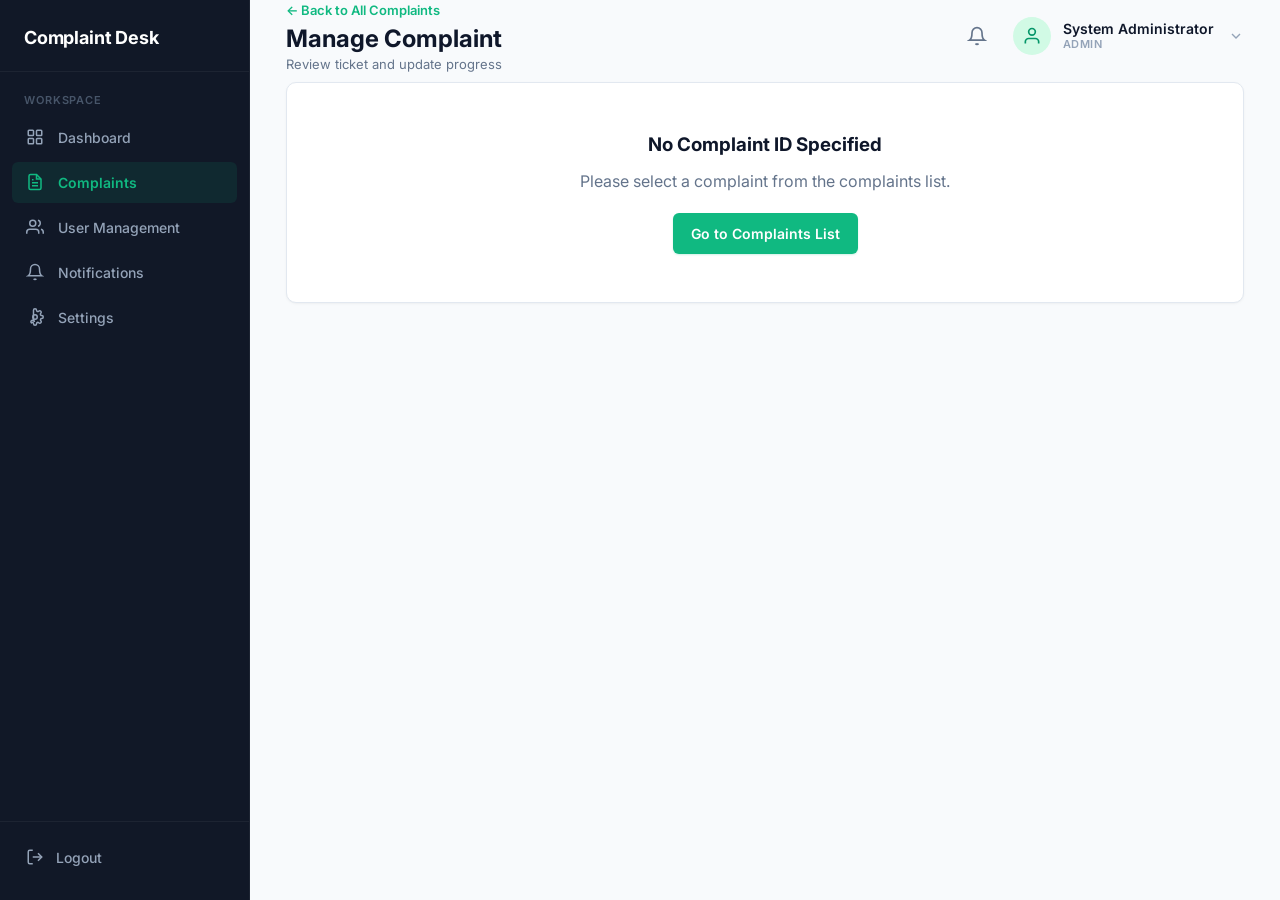
==== CollegeComplaintSystemJava/admin/complaint-details.html @ 44ad610e "feat: complete functional UI for College Complaint Management System" ====
<!DOCTYPE html>
<html lang="en">
<head>
  <meta charset="UTF-8">
  <meta name="viewport" content="width=device-width, initial-scale=1.0">
  <title>Manage Complaint - Complaint Desk Admin</title>
  <link rel="stylesheet" href="../css/style.css">
  <link rel="stylesheet" href="../css/dashboard.css">
</head>
<body>

  <div class="app-layout">
    <!-- Left Sidebar (Admin Navigation) -->
    <aside class="sidebar">
      <div class="sidebar-brand">
        <h2>Complaint Desk</h2>
      </div>

      <div class="sidebar-section-title">WORKSPACE</div>

      <nav class="sidebar-nav">
        <a href="dashboard.html" class="nav-item">
          <svg viewBox="0 0 24 24" fill="none" stroke="currentColor">
            <rect x="3" y="3" width="7" height="7" rx="1"></rect>
            <rect x="14" y="3" width="7" height="7" rx="1"></rect>
            <rect x="14" y="14" width="7" height="7" rx="1"></rect>
            <rect x="3" y="14" width="7" height="7" rx="1"></rect>
          </svg>
          <span>Dashboard</span>
        </a>

        <a href="complaints.html" class="nav-item active">
          <svg viewBox="0 0 24 24" fill="none" stroke="currentColor">
            <path d="M14 2H6a2 2 0 0 0-2 2v16a2 2 0 0 0 2 2h12a2 2 0 0 0 2-2V8z"></path>
            <polyline points="14 2 14 8 20 8"></polyline>
            <line x1="16" y1="13" x2="8" y2="13"></line>
            <line x1="16" y1="17" x2="8" y2="17"></line>
            <line x1="10" y1="9" x2="8" y2="9"></line>
          </svg>
          <span>Complaints</span>
        </a>

        <a href="users.html" class="nav-item">
          <svg viewBox="0 0 24 24" fill="none" stroke="currentColor">
            <path d="M17 21v-2a4 4 0 0 0-4-4H5a4 4 0 0 0-4 4v2"></path>
            <circle cx="9" cy="7" r="4"></circle>
            <path d="M23 21v-2a4 4 0 0 0-3-3.87"></path>
            <path d="M16 3.13a4 4 0 0 1 0 7.75"></path>
          </svg>
          <span>User Management</span>
        </a>

        <a href="notifications.html" class="nav-item">
          <svg viewBox="0 0 24 24" fill="none" stroke="currentColor">
            <path d="M18 8A6 6 0 0 0 6 8c0 7-3 9-3 9h18s-3-2-3-9"></path>
            <path d="M13.73 21a2 2 0 0 1-3.46 0"></path>
          </svg>
          <span>Notifications</span>
        </a>

        <a href="settings.html" class="nav-item">
          <svg viewBox="0 0 24 24" fill="none" stroke="currentColor">
            <circle cx="12" cy="12" r="3"></circle>
            <path d="M19.4 15a1.65 1.65 0 0 0 .33 1.82l.06.06a2 2 0 0 1 0 2.83 2 2 0 0 1-2.83 0l-.06-.06a1.65 1.65 0 0 0-1.82-.33 1.65 1.65 0 0 0-1 1.51V21a2 2 0 0 1-2 2 2 2 0 0 1-2-2v-.09A1.65 1.65 0 0 0 9 19.4a1.65 1.65 0 0 0-1.82.33l-.06.06a2 2 0 0 1 0-2.83 2 2 0 0 1 2.83 0l.06.06a1.65 1.65 0 0 0 1.82.33H9a1.65 1.65 0 0 0 1-1.51V3a2 2 0 0 1 2-2 2 2 0 0 1 2 2v.09a1.65 1.65 0 0 0 1 1.51 1.65 1.65 0 0 0 1.82-.33l.06-.06a2 2 0 0 1 2.83 0 2 2 0 0 1 0 2.83l-.06.06a1.65 1.65 0 0 0-.33 1.82V9a1.65 1.65 0 0 0 1.51 1H21a2 2 0 0 1 2 2 2 2 0 0 1-2 2h-.09a1.65 1.65 0 0 0-1.51 1z"></path>
          </svg>
          <span>Settings</span>
        </a>
      </nav>

      <div class="sidebar-footer">
        <button type="button" class="btn-logout" onclick="sessionStorage.clear(); window.location.href='../login.html';">
          <svg viewBox="0 0 24 24" width="18" height="18" fill="none" stroke="currentColor" stroke-width="2">
            <path d="M9 21H5a2 2 0 0 1-2-2V5a2 2 0 0 1 2-2h4"></path>
            <polyline points="16 17 21 12 16 7"></polyline>
            <line x1="21" y1="12" x2="9" y2="12"></line>
          </svg>
          <span>Logout</span>
        </button>
      </div>
    </aside>

    <!-- Main Content Wrapper -->
    <div class="main-wrapper">
      <!-- Top Navigation Header -->
      <header class="top-header">
        <div class="header-title-block">
          <a href="complaints.html" style="font-size:13px; color:var(--color-primary); font-weight:600; display:inline-flex; align-items:center; gap:4px; margin-bottom:4px;">
            &larr; Back to All Complaints
          </a>
          <h1 id="adminHeaderTitle">Manage Complaint</h1>
          <p id="adminHeaderSubtitle">Review ticket and update progress</p>
        </div>

        <div class="header-actions">
          <button class="notification-bell-btn" title="Notifications" onclick="window.location.href='notifications.html';">
            <svg viewBox="0 0 24 24" width="20" height="20" fill="none" stroke="currentColor" stroke-width="2">
              <path d="M18 8A6 6 0 0 0 6 8c0 7-3 9-3 9h18s-3-2-3-9"></path>
              <path d="M13.73 21a2 2 0 0 1-3.46 0"></path>
            </svg>
          </button>

          <div class="user-profile-capsule" title="Admin Profile" onclick="window.location.href='settings.html';" style="cursor: pointer;">
            <div class="avatar-circle">
              <svg viewBox="0 0 24 24" width="20" height="20" fill="none" stroke="currentColor" stroke-width="2">
                <path d="M20 21v-2a4 4 0 0 0-4-4H8a4 4 0 0 0-4 4v2"></path>
                <circle cx="12" cy="7" r="4"></circle>
              </svg>
            </div>
            <div class="user-info">
              <span class="user-name">System Administrator</span>
              <span class="user-role">ADMIN</span>
            </div>
            <svg class="chevron-icon" viewBox="0 0 24 24" width="16" height="16" fill="none" stroke="currentColor" stroke-width="2">
              <polyline points="6 9 12 15 18 9"></polyline>
            </svg>
          </div>
        </div>
      </header>

      <!-- Page Content Area -->
      <main class="page-content" id="adminDetailsMain">
        <!-- Live Alert Banner -->
        <div id="adminActionAlert" class="alert-banner alert-success" style="display: none;">
          <svg viewBox="0 0 24 24" width="20" height="20" fill="none" stroke="currentColor" stroke-width="2">
            <path d="M22 11.08V12a10 10 0 1 1-5.93-9.14"></path>
            <polyline points="22 4 12 14.01 9 11.01"></polyline>
          </svg>
          <span id="adminActionAlertText" style="flex:1;">Action completed successfully.</span>
        </div>

        <div class="details-layout-grid">
          <!-- Left Column (Complaint Information & Timeline) -->
          <div style="display:flex; flex-direction:column; gap:24px;">
            <!-- Complaint Overview Card -->
            <section class="section-card">
              <div style="display:flex; justify-content:space-between; align-items:flex-start; margin-bottom:20px; flex-wrap:wrap; gap:12px;">
                <div>
                  <span class="complaint-id-tag" id="adminFieldId" style="font-size:14px;">CMP-00000</span>
                  <h2 id="adminFieldTitle" style="font-size:20px; margin-top:4px;">Complaint Title</h2>
                </div>
                <div style="display:flex; gap:8px; align-items:center;">
                  <span id="adminFieldPriorityBadge" class="badge-priority priority-medium">Medium</span>
                  <span id="adminFieldStatusBadge" class="status-badge badge-submitted">SUBMITTED</span>
                </div>
              </div>

              <div class="form-grid-2" style="border-top:1px solid #f1f5f9; padding-top:18px;">
                <div class="detail-field-group">
                  <div class="detail-label">Submitting Student</div>
                  <div class="detail-value" id="adminFieldStudentName">-</div>
                </div>

                <div class="detail-field-group">
                  <div class="detail-label">Department</div>
                  <div class="detail-value" id="adminFieldStudentDept">-</div>
                </div>

                <div class="detail-field-group">
                  <div class="detail-label">Student Email</div>
                  <div class="detail-value" id="adminFieldStudentEmail">-</div>
                </div>

                <div class="detail-field-group">
                  <div class="detail-label">Category</div>
                  <div class="detail-value" id="adminFieldCategory">-</div>
                </div>

                <div class="detail-field-group">
                  <div class="detail-label">Location / Classroom</div>
                  <div class="detail-value" id="adminFieldLocation">-</div>
                </div>

                <div class="detail-field-group">
                  <div class="detail-label">Submission Date</div>
                  <div class="detail-value" id="adminFieldDate">-</div>
                </div>

                <div class="detail-field-group form-group-full">
                  <div class="detail-label">Grievance Description</div>
                  <div class="detail-value" id="adminFieldDescription" style="background:#f8fafc; padding:14px; border-radius:6px; border:1px solid #f1f5f9; font-size:14px; line-height:1.6; white-space:pre-wrap;">-</div>
                </div>
              </div>
            </section>

            <!-- Activity & Resolution Timeline -->
            <section class="section-card">
              <div class="section-card-header">
                <h2>Activity & Resolution Timeline</h2>
                <p style="font-size:12px; color:#64748b; margin-top:2px;">Complete chronological audit trail</p>
              </div>

              <div class="timeline-container" id="adminTimelineList">
                <!-- Dynamically populated from complaint.timeline -->
              </div>
            </section>
          </div>

          <!-- Right Column: Administrative Panel -->
          <div style="display:flex; flex-direction:column; gap:24px;">
            <!-- Status Update Panel -->
            <section class="section-card">
              <div class="section-card-header">
                <h2>Update Complaint Status</h2>
                <p style="font-size:12px; color:#64748b; margin-top:2px;">Advance ticket lifecycle & notify student</p>
              </div>

              <form id="adminStatusForm">
                <div class="form-group" style="margin-bottom:16px;">
                  <label style="display:block; font-size:12px; font-weight:600; color:#475569; text-transform:uppercase; margin-bottom:6px;">
                    Change Status
                  </label>
                  <select id="statusSelect" class="filter-select" style="width:100%;">
                    <option value="PENDING">Pending / Under Review</option>
                    <option value="IN PROGRESS">In Progress / Assigned</option>
                    <option value="RESOLVED">Resolved / Repaired</option>
                    <option value="CLOSED">Closed</option>
                    <option value="REJECTED">Rejected / Invalid</option>
                  </select>
                </div>

                <div class="form-group" style="margin-bottom:18px;">
                  <label style="display:block; font-size:12px; font-weight:600; color:#475569; text-transform:uppercase; margin-bottom:6px;">
                    Status Remark (Optional)
                  </label>
                  <input type="text" id="statusRemark" class="search-input" style="width:100%;" placeholder="e.g. Technician dispatched to inspect">
                </div>

                <button type="submit" class="btn-report-complaint" style="width:100%; justify-content:center; border:none; padding:12px; font-size:14px; font-weight:600;">
                  <svg viewBox="0 0 24 24" width="16" height="16" fill="none" stroke="currentColor" stroke-width="2.5">
                    <polyline points="20 6 9 17 4 12"></polyline>
                  </svg>
                  <span>Update Status</span>
                </button>
              </form>
            </section>

            <!-- Send Response / Feedback Panel -->
            <section class="section-card">
              <div class="section-card-header">
                <h2>Send Response to Student</h2>
                <p style="font-size:12px; color:#64748b; margin-top:2px;">Post official message to ticket timeline</p>
              </div>

              <form id="adminResponseForm">
                <div class="form-group" style="margin-bottom:18px;">
                  <textarea id="responseText" class="form-textarea" placeholder="Type official response or inquiry to student..." required></textarea>
                </div>

                <button type="submit" class="btn-report-complaint" style="width:100%; justify-content:center; border:none; padding:12px; font-size:14px; font-weight:600;">
                  <svg viewBox="0 0 24 24" width="16" height="16" fill="none" stroke="currentColor" stroke-width="2.5">
                    <line x1="22" y1="2" x2="11" y2="13"></line>
                    <polygon points="22 2 15 22 11 13 2 9 22 2"></polygon>
                  </svg>
                  <span>Send Response</span>
                </button>
              </form>
            </section>
          </div>
        </div>
      </main>
    </div>
  </div>

  <script src="../js/shared-data.js"></script>
  <script>
    document.addEventListener("DOMContentLoaded", function () {
      const urlParams = new URLSearchParams(window.location.search);
      const complaintId = urlParams.get("id");

      if (!complaintId) {
        document.getElementById("adminDetailsMain").innerHTML = `
          <div class="section-card" style="text-align:center; padding:48px 24px;">
            <h3>No Complaint ID Specified</h3>
            <p style="color:#64748b; margin:10px 0 20px;">Please select a complaint from the complaints list.</p>
            <a href="complaints.html" class="btn-report-complaint" style="display:inline-flex;">Go to Complaints List</a>
          </div>
        `;
        return;
      }

      function loadComplaintData() {
        const complaint = ComplaintStore.getComplaintById(complaintId);
        if (!complaint) {
          document.getElementById("adminDetailsMain").innerHTML = `
            <div class="section-card" style="text-align:center; padding:48px 24px;">
              <h3>Complaint Not Found</h3>
              <p style="color:#64748b; margin:10px 0 20px;">Could not find ticket ID <strong>${complaintId}</strong>.</p>
              <a href="complaints.html" class="btn-report-complaint" style="display:inline-flex;">Back to Complaints</a>
            </div>
          `;
          return null;
        }

        // Header info
        document.getElementById("adminHeaderTitle").textContent = complaint.title;
        document.getElementById("adminHeaderSubtitle").textContent = `Managing ${complaint.id} • ${complaint.studentName}`;

        // Overview fields
        document.getElementById("adminFieldId").textContent = complaint.id;
        document.getElementById("adminFieldTitle").textContent = complaint.title;
        document.getElementById("adminFieldStudentName").textContent = complaint.studentName || "Om Sharma";
        document.getElementById("adminFieldStudentDept").textContent = complaint.studentDept || "Computer Science";
        document.getElementById("adminFieldStudentEmail").textContent = complaint.submittedBy;
        document.getElementById("adminFieldCategory").textContent = complaint.category;
        document.getElementById("adminFieldLocation").textContent = complaint.location || "Campus Premises";
        document.getElementById("adminFieldDate").textContent = complaint.submittedAt;
        document.getElementById("adminFieldDescription").textContent = complaint.description;

        // Status badge
        const statusBadge = document.getElementById("adminFieldStatusBadge");
        statusBadge.textContent = complaint.status;
        if (complaint.status === "RESOLVED" || complaint.status === "CLOSED") {
          statusBadge.className = "status-badge badge-closed";
        } else if (complaint.status === "IN PROGRESS" || complaint.status === "IN_PROGRESS") {
          statusBadge.className = "status-badge badge-in-progress";
        } else {
          statusBadge.className = "status-badge badge-submitted";
        }

        // Priority badge
        const prioBadge = document.getElementById("adminFieldPriorityBadge");
        prioBadge.textContent = complaint.priority;
        const pLower = (complaint.priority || "").toLowerCase();
        if (pLower === "low") prioBadge.className = "badge-priority priority-low";
        else if (pLower === "high") prioBadge.className = "badge-priority priority-high";
        else if (pLower === "urgent") prioBadge.className = "badge-priority priority-urgent";
        else prioBadge.className = "badge-priority priority-medium";

        // Current select value
        const select = document.getElementById("statusSelect");
        if (select) {
          const matchedOption = Array.from(select.options).find(o => o.value === complaint.status);
          if (matchedOption) select.value = complaint.status;
        }

        // Render Timeline
        const timelineEl = document.getElementById("adminTimelineList");
        timelineEl.innerHTML = "";
        (complaint.timeline || []).forEach(item => {
          let markerColor = "orange";
          if (item.status === "RESOLVED" || item.status === "CLOSED") markerColor = "green";
          else if (item.status === "IN PROGRESS" || item.status === "IN_PROGRESS") markerColor = "purple";

          const div = document.createElement("div");
          div.className = "timeline-item";
          div.innerHTML = `
            <div class="timeline-marker ${markerColor}"></div>
            <div class="timeline-header">
              <span class="timeline-title">${item.action}</span>
              <span class="timeline-meta">${item.time}</span>
            </div>
            <div style="font-size:12px; color:#64748b; margin-bottom:4px;">By: <strong>${item.by}</strong></div>
            ${item.note ? `<div class="timeline-body">${item.note}</div>` : ""}
          `;
          timelineEl.appendChild(div);
        });

        return complaint;
      }

      loadComplaintData();

      // Show toast banner
      function showSuccessAlert(text) {
        const alertEl = document.getElementById("adminActionAlert");
        document.getElementById("adminActionAlertText").textContent = text;
        alertEl.style.display = "flex";
        setTimeout(() => {
          alertEl.style.display = "none";
        }, 4000);
      }

      // Handle Status Update
      document.getElementById("adminStatusForm").addEventListener("submit", function (e) {
        e.preventDefault();
        const newStatus = document.getElementById("statusSelect").value;
        const remark = document.getElementById("statusRemark").value.trim();

        ComplaintStore.updateComplaintStatus(complaintId, newStatus, remark);
        document.getElementById("statusRemark").value = "";
        loadComplaintData();
        showSuccessAlert(`Complaint status updated to ${newStatus}. Student notified.`);
      });

      // Handle Response
      document.getElementById("adminResponseForm").addEventListener("submit", function (e) {
        e.preventDefault();
        const responseText = document.getElementById("responseText").value.trim();
        if (!responseText) return;

        ComplaintStore.addAdminResponse(complaintId, responseText);
        document.getElementById("responseText").value = "";
        loadComplaintData();
        showSuccessAlert("Response message posted to complaint timeline and student notified.");
      });
    });
  </script>
</body>
</html>
---- CollegeComplaintSystemJava/css/style.css ----
@import url('https://fonts.googleapis.com/css2?family=Inter:wght@400;500;600;700&display=swap');

/* ==========================================================================
   College Complaint Management System - Core Style Tokens & Base Styles
   ========================================================================== */

:root {
  /* Brand & Layout Palette */
  --color-sidebar-bg: #111827;       /* Dark navy sidebar */
  --color-sidebar-hover: #1f2937;
  --color-sidebar-text: #94a3b8;    /* Muted slate text */
  --color-sidebar-text-active: #ffffff;
  
  --color-bg-canvas: #f8fafc;       /* Light gray canvas background */
  --color-card-bg: #ffffff;         /* Clean white card */
  --color-border: #e2e8f0;          /* Subtle card & input border */
  --color-border-light: #f1f5f9;
  
  /* Text Colors */
  --color-text-main: #0f172a;       /* Dark charcoal headings/titles */
  --color-text-muted: #64748b;      /* Slate secondary text */
  --color-text-light: #94a3b8;      /* Captions and labels */
  
  /* Accent & Action Colors */
  --color-primary: #10b981;         /* Emerald green primary accent */
  --color-primary-hover: #059669;   /* Darker green hover state */
  --color-primary-light: #d1fae5;   /* Light green for badges/avatars */
  
  /* Stat Card Accent Colors (matching screenshots) */
  --color-stat-total: #3b82f6;      /* Blue accent */
  --color-stat-pending: #f97316;    /* Orange accent */
  --color-stat-progress: #8b5cf6;   /* Purple accent */
  --color-stat-resolved: #10b981;   /* Emerald green accent */

  /* Status Badge Colors */
  --badge-submitted-bg: #ffedd5;
  --badge-submitted-text: #ea580c;
  --badge-progress-bg: #ede9fe;
  --badge-progress-text: #7c3aed;
  --badge-resolved-bg: #dcfce7;
  --badge-resolved-text: #16a34a;
  --badge-rejected-bg: #fee2e2;
  --badge-rejected-text: #dc2626;

  /* Typography */
  --font-sans: 'Inter', -apple-system, BlinkMacSystemFont, 'Segoe UI', Roboto, Helvetica, Arial, sans-serif;
  
  /* Shadows & Radius */
  --radius-sm: 6px;
  --radius-md: 10px;
  --radius-lg: 14px;
  --shadow-sm: 0 1px 2px 0 rgba(0, 0, 0, 0.05);
  --shadow-card: 0 1px 3px 0 rgba(0, 0, 0, 0.04), 0 1px 2px -1px rgba(0, 0, 0, 0.04);
  --shadow-hover: 0 4px 6px -1px rgba(0, 0, 0, 0.07), 0 2px 4px -2px rgba(0, 0, 0, 0.07);
}

/* Base Reset */
*, *::before, *::after {
  box-sizing: border-box;
  margin: 0;
  padding: 0;
}

body {
  font-family: var(--font-sans);
  background-color: var(--color-bg-canvas);
  color: var(--color-text-main);
  line-height: 1.5;
  -webkit-font-smoothing: antialiased;
}

a {
  color: inherit;
  text-decoration: none;
}

button {
  font-family: inherit;
  cursor: pointer;
  border: none;
  outline: none;
}

input, select, textarea {
  font-family: inherit;
  font-size: 14px;
}

/* --------------------------------------------------------------------------
   Universal & Action Buttons
   -------------------------------------------------------------------------- */
.btn {
  display: inline-flex;
  align-items: center;
  justify-content: center;
  gap: 8px;
  font-family: var(--font-sans);
  font-size: 14px;
  font-weight: 600;
  height: 44px;
  padding: 0 20px;
  border-radius: var(--radius-sm);
  border: 1px solid transparent;
  cursor: pointer;
  transition: all 0.2s cubic-bezier(0.16, 1, 0.3, 1);
  line-height: 1;
  text-decoration: none;
  user-select: none;
  letter-spacing: 0.015em;
  -webkit-font-smoothing: antialiased;
}

.btn:active {
  transform: translateY(0) scale(0.985);
}

.btn svg {
  flex-shrink: 0;
  transition: transform 0.2s ease;
}

/* Green Primary Button (e.g. Update Status, Submit Complaint) */
.btn-primary {
  background: linear-gradient(180deg, #10b981 0%, #059669 100%);
  color: #ffffff;
  border: 1px solid #059669;
  box-shadow: 0 1px 3px rgba(16, 185, 129, 0.25), 0 1px 2px rgba(0, 0, 0, 0.05), inset 0 1px 0 rgba(255, 255, 255, 0.22);
}

.btn-primary:hover {
  background: linear-gradient(180deg, #059669 0%, #047857 100%);
  border-color: #047857;
  box-shadow: 0 4px 14px rgba(16, 185, 129, 0.38), 0 2px 4px rgba(0, 0, 0, 0.08), inset 0 1px 0 rgba(255, 255, 255, 0.25);
  transform: translateY(-1px);
}

.btn-primary:active {
  transform: translateY(0) scale(0.985);
  box-shadow: 0 1px 2px rgba(16, 185, 129, 0.2), inset 0 2px 4px rgba(0, 0, 0, 0.15);
}

.btn-primary:hover svg {
  transform: scale(1.15);
}

/* Blue Action Button (e.g. Send Response) */
.btn-blue {
  background: linear-gradient(180deg, #3b82f6 0%, #2563eb 100%);
  color: #ffffff;
  border: 1px solid #1d4ed8;
  box-shadow: 0 1px 3px rgba(37, 99, 235, 0.25), 0 1px 2px rgba(0, 0, 0, 0.05), inset 0 1px 0 rgba(255, 255, 255, 0.22);
}

.btn-blue:hover {
  background: linear-gradient(180deg, #2563eb 0%, #1d4ed8 100%);
  border-color: #1e40af;
  box-shadow: 0 4px 14px rgba(37, 99, 235, 0.38), 0 2px 4px rgba(0, 0, 0, 0.08), inset 0 1px 0 rgba(255, 255, 255, 0.25);
  transform: translateY(-1px);
}

.btn-blue:active {
  transform: translateY(0) scale(0.985);
  box-shadow: 0 1px 2px rgba(37, 99, 235, 0.2), inset 0 2px 4px rgba(0, 0, 0, 0.15);
}

.btn-blue:hover svg {
  transform: translateX(3px) scale(1.1);
}

.btn-block {
  width: 100%;
}
---- CollegeComplaintSystemJava/css/dashboard.css ----
/* ==========================================================================
   Dashboard Styles - College Complaint Management System
   Matches original layout: Navy Sidebar, Top Header, Stat Cards, Activity List
   ========================================================================== */

/* Layout Shell */
.app-layout {
  display: flex;
  min-height: 100vh;
  background-color: var(--color-bg-canvas);
}

/* --------------------------------------------------------------------------
   Sidebar
   -------------------------------------------------------------------------- */
.sidebar {
  width: 250px;
  background-color: var(--color-sidebar-bg);
  display: flex;
  flex-direction: column;
  position: fixed;
  top: 0;
  bottom: 0;
  left: 0;
  z-index: 50;
  border-right: 1px solid rgba(255, 255, 255, 0.05);
}

.sidebar-brand {
  padding: 24px 24px 20px;
  display: flex;
  align-items: center;
  border-bottom: 1px solid rgba(255, 255, 255, 0.05);
}

.sidebar-brand h2 {
  color: #ffffff;
  font-size: 18px;
  font-weight: 700;
  letter-spacing: -0.01em;
}

.sidebar-section-title {
  padding: 20px 24px 8px;
  font-size: 11px;
  font-weight: 600;
  letter-spacing: 0.08em;
  text-transform: uppercase;
  color: #475569;
}

.sidebar-nav {
  display: flex;
  flex-direction: column;
  gap: 4px;
  padding: 0 12px;
  flex: 1;
}

.nav-item {
  display: flex;
  align-items: center;
  gap: 14px;
  padding: 10px 14px;
  border-radius: var(--radius-sm);
  color: var(--color-sidebar-text);
  font-size: 14px;
  font-weight: 500;
  transition: all 0.15s ease;
  text-decoration: none;
}

.nav-item:hover {
  background-color: var(--color-sidebar-hover);
  color: #e2e8f0;
}

.nav-item.active {
  background-color: rgba(16, 185, 129, 0.1);
  color: var(--color-primary);
  font-weight: 600;
}

.nav-item svg {
  width: 18px;
  height: 18px;
  stroke-width: 2;
  flex-shrink: 0;
}

.nav-item.active svg {
  stroke: var(--color-primary);
}

.sidebar-footer {
  padding: 16px 12px 24px;
  border-top: 1px solid rgba(255, 255, 255, 0.05);
}

.btn-logout {
  display: flex;
  align-items: center;
  gap: 12px;
  width: 100%;
  padding: 10px 14px;
  border-radius: var(--radius-sm);
  color: var(--color-sidebar-text);
  font-size: 14px;
  font-weight: 500;
  background: transparent;
  transition: all 0.15s ease;
  text-align: left;
}

.btn-logout:hover {
  background-color: var(--color-sidebar-hover);
  color: #ef4444;
}

/* --------------------------------------------------------------------------
   Main Content Area
   -------------------------------------------------------------------------- */
.main-wrapper {
  margin-left: 250px;
  flex: 1;
  display: flex;
  flex-direction: column;
  min-height: 100vh;
}

/* Top Navigation Bar */
.top-header {
  height: 72px;
  background-color: transparent;
  padding: 0 36px;
  display: flex;
  align-items: center;
  justify-content: space-between;
}

.header-title-block h1 {
  font-size: 24px;
  font-weight: 700;
  color: var(--color-text-main);
  line-height: 1.2;
}

.header-title-block p {
  font-size: 13px;
  color: var(--color-text-muted);
  margin-top: 2px;
}

.header-actions {
  display: flex;
  align-items: center;
  gap: 20px;
}

/* Notification Bell Icon */
.notification-bell-btn {
  position: relative;
  background: transparent;
  border: none;
  color: #64748b;
  display: flex;
  align-items: center;
  justify-content: center;
  padding: 6px;
  border-radius: 50%;
  cursor: pointer;
  transition: color 0.15s ease;
}

.notification-bell-btn:hover {
  color: #0f172a;
}

.notification-badge {
  position: absolute;
  top: 2px;
  right: 2px;
  background-color: #ef4444;
  color: #ffffff;
  font-size: 10px;
  font-weight: 700;
  min-width: 16px;
  height: 16px;
  border-radius: 9999px;
  display: flex;
  align-items: center;
  justify-content: center;
  padding: 0 4px;
}

/* User Profile Capsule */
.user-profile-capsule {
  display: flex;
  align-items: center;
  gap: 12px;
  background-color: transparent;
  cursor: pointer;
}

.avatar-circle {
  width: 38px;
  height: 38px;
  border-radius: 50%;
  background-color: #d1fae5;
  color: #059669;
  display: flex;
  align-items: center;
  justify-content: center;
}

.user-info {
  display: flex;
  flex-direction: column;
  line-height: 1.2;
}

.user-name {
  font-size: 14px;
  font-weight: 600;
  color: var(--color-text-main);
}

.user-role {
  font-size: 11px;
  font-weight: 600;
  color: var(--color-text-light);
  letter-spacing: 0.04em;
}

.chevron-icon {
  color: #94a3b8;
  margin-left: 2px;
}

/* --------------------------------------------------------------------------
   Page Content Container
   -------------------------------------------------------------------------- */
.page-content {
  padding: 10px 36px 40px;
  display: flex;
  flex-direction: column;
  gap: 24px;
}

/* Top Action Row (Report Complaint Button) */
.action-banner-row {
  display: flex;
  justify-content: flex-end;
  align-items: center;
}

.btn-report-complaint {
  background-color: var(--color-primary);
  color: #ffffff;
  padding: 10px 18px;
  border-radius: var(--radius-sm);
  font-size: 14px;
  font-weight: 600;
  display: inline-flex;
  align-items: center;
  gap: 8px;
  cursor: pointer;
  transition: background-color 0.15s ease, transform 0.05s ease;
  box-shadow: 0 1px 2px rgba(16, 185, 129, 0.2);
  text-decoration: none;
}

.btn-report-complaint:hover {
  background-color: var(--color-primary-hover);
}

.btn-report-complaint:active {
  transform: scale(0.99);
}

/* --------------------------------------------------------------------------
   Statistic Cards (4 Columns)
   -------------------------------------------------------------------------- */
.stats-grid {
  display: grid;
  grid-template-columns: repeat(4, 1fr);
  gap: 20px;
}

.stat-card {
  background-color: var(--color-card-bg);
  border: 1px solid var(--color-border);
  border-radius: var(--radius-md);
  padding: 20px 22px;
  box-shadow: var(--shadow-card);
  position: relative;
  overflow: hidden;
}

/* Top accent borders */
.stat-card::before {
  content: '';
  position: absolute;
  top: 0;
  left: 0;
  right: 0;
  height: 4px;
}

.stat-card.card-total::before { background-color: var(--color-stat-total); }
.stat-card.card-pending::before { background-color: var(--color-stat-pending); }
.stat-card.card-progress::before { background-color: var(--color-stat-progress); }
.stat-card.card-resolved::before { background-color: var(--color-stat-resolved); }

.stat-card-title {
  font-size: 11px;
  font-weight: 600;
  letter-spacing: 0.06em;
  text-transform: uppercase;
  color: var(--color-text-muted);
}

.stat-card-value {
  font-size: 32px;
  font-weight: 700;
  color: var(--color-text-main);
  margin: 12px 0 6px;
  line-height: 1;
}

.stat-card-desc {
  font-size: 13px;
  color: var(--color-text-muted);
}

/* --------------------------------------------------------------------------
   Recent Activity Section
   -------------------------------------------------------------------------- */
.section-card {
  background-color: var(--color-card-bg);
  border: 1px solid var(--color-border);
  border-radius: var(--radius-md);
  padding: 24px;
  box-shadow: var(--shadow-card);
}

.section-card-header {
  margin-bottom: 20px;
}

.section-card-header h2 {
  font-size: 16px;
  font-weight: 600;
  color: var(--color-text-main);
}

.activity-list {
  display: flex;
  flex-direction: column;
  gap: 14px;
}

.activity-item {
  border: 1px solid #f1f5f9;
  border-radius: var(--radius-sm);
  padding: 16px 20px;
  display: flex;
  align-items: center;
  justify-content: space-between;
  background-color: #ffffff;
  transition: border-color 0.15s ease, box-shadow 0.15s ease;
}

.activity-item:hover {
  border-color: #e2e8f0;
  box-shadow: var(--shadow-sm);
}

.activity-info h3 {
  font-size: 15px;
  font-weight: 600;
  color: var(--color-text-main);
  margin-bottom: 4px;
}

.activity-meta {
  font-size: 12px;
  color: var(--color-text-light);
  display: flex;
  align-items: center;
  gap: 6px;
}

/* --------------------------------------------------------------------------
   Status Pill Badges (Matching Screenshot)
   -------------------------------------------------------------------------- */
.status-badge {
  font-size: 11px;
  font-weight: 700;
  letter-spacing: 0.05em;
  text-transform: uppercase;
  padding: 4px 12px;
  border-radius: 9999px;
  display: inline-flex;
  align-items: center;
  justify-content: center;
}

.badge-submitted,
.badge-pending {
  background-color: var(--badge-submitted-bg);
  color: var(--badge-submitted-text);
}

.badge-in-progress {
  background-color: var(--badge-progress-bg);
  color: var(--badge-progress-text);
}

.badge-resolved,
.badge-closed {
  background-color: #fff7ed;
  color: #c2410c;
}

/* Responsive adjustments */
@media (max-width: 1024px) {
  .stats-grid {
    grid-template-columns: repeat(2, 1fr);
  }
}

@media (max-width: 768px) {
  .sidebar {
    width: 70px;
  }
  .sidebar-brand h2,
  .sidebar-section-title,
  .nav-item span,
  .btn-logout span {
    display: none;
  }
  .main-wrapper {
    margin-left: 70px;
  }
  .stats-grid {
    grid-template-columns: 1fr;
  }
}

/* --------------------------------------------------------------------------
   Data Tables (Complaints & User Management)
   -------------------------------------------------------------------------- */
.data-table-container {
  overflow-x: auto;
  border-radius: var(--radius-sm);
  border: 1px solid #f1f5f9;
}

.data-table {
  width: 100%;
  border-collapse: collapse;
  text-align: left;
}

.data-table th {
  background-color: #f8fafc;
  font-size: 11px;
  font-weight: 600;
  letter-spacing: 0.05em;
  text-transform: uppercase;
  color: var(--color-text-muted);
  padding: 12px 18px;
  border-bottom: 1px solid var(--color-border);
}

.data-table td {
  padding: 14px 18px;
  border-bottom: 1px solid #f1f5f9;
  font-size: 14px;
  color: var(--color-text-main);
  vertical-align: middle;
}

.data-table tr:hover td {
  background-color: #fbfcfe;
}

.data-table tr:last-child td {
  border-bottom: none;
}

.complaint-id-tag {
  font-family: monospace;
  font-size: 13px;
  color: var(--color-text-muted);
  font-weight: 600;
}

/* Filter & Search Bar */
.filter-bar {
  display: flex;
  align-items: center;
  justify-content: space-between;
  gap: 16px;
  margin-bottom: 20px;
  flex-wrap: wrap;
}

.filter-group {
  display: flex;
  align-items: center;
  gap: 12px;
  flex-wrap: wrap;
}

.search-input {
  height: 40px;
  padding: 8px 14px;
  border: 1px solid #cbd5e1;
  border-radius: var(--radius-sm);
  font-size: 14px;
  min-width: 260px;
  background-color: #ffffff;
  color: var(--color-text-main);
}

.search-input:focus {
  border-color: var(--color-primary);
  outline: none;
  box-shadow: 0 0 0 3px rgba(16, 185, 129, 0.15);
}

.filter-select {
  height: 40px;
  padding: 8px 12px;
  border: 1px solid #cbd5e1;
  border-radius: var(--radius-sm);
  font-size: 14px;
  background-color: #ffffff;
  color: var(--color-text-main);
  cursor: pointer;
}

.filter-select:focus {
  border-color: var(--color-primary);
  outline: none;
}

/* Secondary Button & Action Badges */
.btn-sm-action {
  padding: 6px 14px;
  border-radius: var(--radius-sm);
  font-size: 13px;
  font-weight: 600;
  border: 1px solid #cbd5e1;
  background: #ffffff;
  color: #0f172a;
  cursor: pointer;
  transition: all 0.15s ease;
  display: inline-flex;
  align-items: center;
  gap: 6px;
  text-decoration: none;
  box-shadow: 0 1px 2px rgba(0, 0, 0, 0.04);
}

.btn-sm-action:hover {
  background-color: var(--color-primary);
  border-color: var(--color-primary);
  color: #ffffff;
  box-shadow: 0 2px 4px rgba(16, 185, 129, 0.25);
}


/* Form Styles for Settings & Report Complaint */
.form-grid-2 {
  display: grid;
  grid-template-columns: repeat(2, 1fr);
  gap: 20px;
}

.form-group-full {
  grid-column: span 2;
}

.form-textarea {
  width: 100%;
  min-height: 120px;
  padding: 10px 14px;
  border: 1px solid #cbd5e1;
  border-radius: var(--radius-sm);
  font-family: inherit;
  font-size: 14px;
  resize: vertical;
}

.form-textarea:focus {
  border-color: var(--color-primary);
  outline: none;
  box-shadow: 0 0 0 3px rgba(16, 185, 129, 0.15);
}

.form-actions-row {
  display: flex;
  align-items: center;
  justify-content: flex-end;
  gap: 12px;
  margin-top: 24px;
}

.btn-secondary {
  height: 42px;
  padding: 0 18px;
  border-radius: var(--radius-sm);
  border: 1px solid #cbd5e1;
  background: #ffffff;
  color: var(--color-text-muted);
  font-size: 14px;
  font-weight: 600;
  cursor: pointer;
  text-decoration: none;
  display: inline-flex;
  align-items: center;
  justify-content: center;
}

.btn-secondary:hover {
  background: #f1f5f9;
  color: var(--color-text-main);
}

/* Notifications Feed */
.notification-card-item {
  display: flex;
  align-items: flex-start;
  gap: 16px;
  padding: 16px 20px;
  border: 1px solid #f1f5f9;
  border-radius: var(--radius-sm);
  background-color: #ffffff;
  margin-bottom: 12px;
  transition: border-color 0.15s ease;
}

.notification-card-item:hover {
  border-color: #e2e8f0;
}

.notification-icon-wrap {
  width: 36px;
  height: 36px;
  border-radius: 50%;
  display: flex;
  align-items: center;
  justify-content: center;
  flex-shrink: 0;
}

.notification-icon-wrap.green {
  background-color: #d1fae5;
  color: #059669;
}

.notification-icon-wrap.orange {
  background-color: #ffedd5;
  color: #ea580c;
}

.notification-icon-wrap.blue {
  background-color: #dbeafe;
  color: #2563eb;
}

.notification-content h4 {
  font-size: 14px;
  font-weight: 600;
  color: var(--color-text-main);
  margin-bottom: 3px;
}

.notification-content p {
  font-size: 13px;
  color: var(--color-text-muted);
}

.notification-content .time-stamp {
  font-size: 12px;
  color: var(--color-text-light);
  margin-top: 6px;
  display: block;
}

/* --------------------------------------------------------------------------
   Activity Timeline Styles
   -------------------------------------------------------------------------- */
.timeline-container {
  position: relative;
  padding-left: 28px;
  margin-top: 16px;
}

.timeline-container::before {
  content: '';
  position: absolute;
  top: 8px;
  bottom: 8px;
  left: 8px;
  width: 2px;
  background-color: #e2e8f0;
}

.timeline-item {
  position: relative;
  margin-bottom: 24px;
}

.timeline-item:last-child {
  margin-bottom: 0;
}

.timeline-marker {
  position: absolute;
  left: -28px;
  top: 4px;
  width: 14px;
  height: 14px;
  border-radius: 50%;
  background-color: var(--color-primary);
  border: 3px solid #ffffff;
  box-shadow: 0 0 0 2px #cbd5e1;
}

.timeline-marker.orange {
  background-color: #f97316;
  box-shadow: 0 0 0 2px #fdba74;
}

.timeline-marker.purple {
  background-color: #8b5cf6;
  box-shadow: 0 0 0 2px #c4b5fd;
}

.timeline-marker.green {
  background-color: #10b981;
  box-shadow: 0 0 0 2px #6ee7b7;
}

.timeline-header {
  display: flex;
  align-items: center;
  justify-content: space-between;
  margin-bottom: 4px;
  flex-wrap: wrap;
  gap: 8px;
}

.timeline-title {
  font-size: 14px;
  font-weight: 600;
  color: var(--color-text-main);
}

.timeline-meta {
  font-size: 12px;
  color: var(--color-text-muted);
}

.timeline-body {
  font-size: 13px;
  color: #475569;
  background-color: #f8fafc;
  padding: 10px 14px;
  border-radius: var(--radius-sm);
  border: 1px solid #f1f5f9;
  margin-top: 6px;
  line-height: 1.5;
}

/* --------------------------------------------------------------------------
   Priority Badges
   -------------------------------------------------------------------------- */
.badge-priority {
  font-size: 11px;
  font-weight: 700;
  letter-spacing: 0.05em;
  text-transform: uppercase;
  padding: 3px 10px;
  border-radius: 9999px;
  display: inline-flex;
  align-items: center;
}

.priority-low {
  background-color: #f1f5f9;
  color: #475569;
}

.priority-medium {
  background-color: #e0f2fe;
  color: #0369a1;
}

.priority-high {
  background-color: #ffedd5;
  color: #c2410c;
}

.priority-urgent {
  background-color: #fee2e2;
  color: #b91c1c;
}

/* --------------------------------------------------------------------------
   Details Grid Layout (Details Card + Side Panel)
   -------------------------------------------------------------------------- */
.details-layout-grid {
  display: grid;
  grid-template-columns: 2fr 1fr;
  gap: 24px;
  align-items: start;
}

@media (max-width: 1024px) {
  .details-layout-grid {
    grid-template-columns: 1fr;
  }
}

.detail-field-group {
  margin-bottom: 18px;
}

.detail-label {
  font-size: 11px;
  font-weight: 600;
  letter-spacing: 0.06em;
  text-transform: uppercase;
  color: var(--color-text-light);
  margin-bottom: 4px;
}

.detail-value {
  font-size: 15px;
  color: var(--color-text-main);
  font-weight: 500;
}

/* Success Banner */
.alert-banner {
  padding: 14px 18px;
  border-radius: var(--radius-sm);
  font-size: 14px;
  margin-bottom: 20px;
  display: flex;
  align-items: center;
  gap: 12px;
}

.alert-success {
  background-color: #d1fae5;
  border: 1px solid #a7f3d0;
  color: #065f46;
}

.alert-info {
  background-color: #e0f2fe;
  border: 1px solid #bae6fd;
  color: #075985;
}
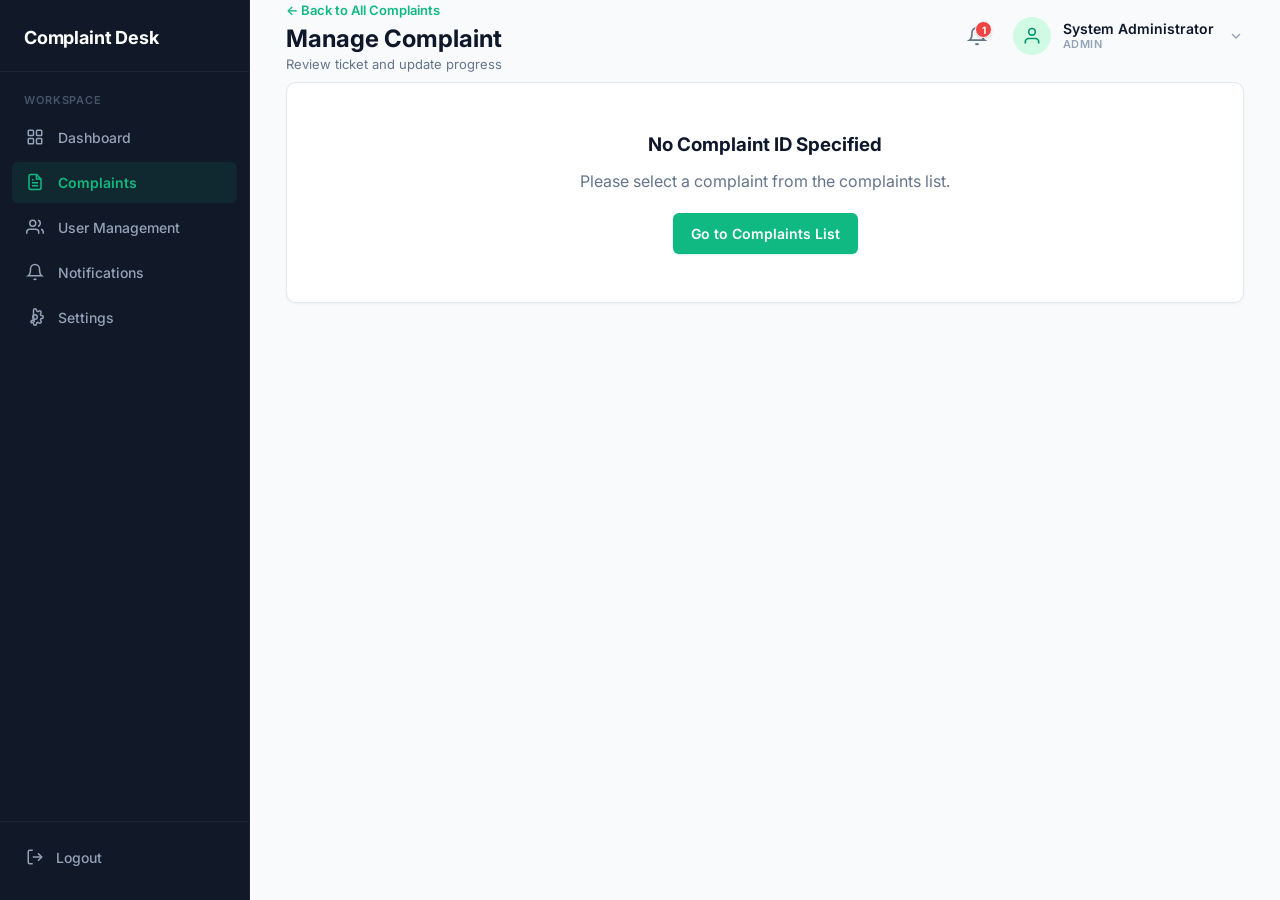
==== commit 93e1dcfc: "Implement authentication, session management, and role-based security filters" ====
--- a/CollegeComplaintSystemJava/admin/complaint-details.html
+++ b/CollegeComplaintSystemJava/admin/complaint-details.html
@@ -68,7 +68,7 @@
       </nav>
 
       <div class="sidebar-footer">
-        <button type="button" class="btn-logout" onclick="sessionStorage.clear(); window.location.href='../login.html';">
+        <button type="button" class="btn-logout" onclick="ComplaintStore.logout();">
           <svg viewBox="0 0 24 24" width="18" height="18" fill="none" stroke="currentColor" stroke-width="2">
             <path d="M9 21H5a2 2 0 0 1-2-2V5a2 2 0 0 1 2-2h4"></path>
             <polyline points="16 17 21 12 16 7"></polyline>
--- a/CollegeComplaintSystemJava/css/dashboard.css
+++ b/CollegeComplaintSystemJava/css/dashboard.css
@@ -178,19 +178,23 @@
 
 .notification-badge {
   position: absolute;
-  top: 2px;
-  right: 2px;
+  top: 1px;
+  right: 1px;
   background-color: #ef4444;
   color: #ffffff;
   font-size: 10px;
   font-weight: 700;
-  min-width: 16px;
-  height: 16px;
+  min-width: 17px;
+  height: 17px;
   border-radius: 9999px;
   display: flex;
   align-items: center;
   justify-content: center;
   padding: 0 4px;
+  line-height: 1;
+  pointer-events: none;
+  box-shadow: 0 1px 2px rgba(0, 0, 0, 0.15);
+  border: 1.5px solid #ffffff;
 }
 
 /* User Profile Capsule */
@@ -636,15 +640,38 @@
   align-items: flex-start;
   gap: 16px;
   padding: 16px 20px;
-  border: 1px solid #f1f5f9;
+  border: 1px solid #e2e8f0;
   border-radius: var(--radius-sm);
   background-color: #ffffff;
   margin-bottom: 12px;
-  transition: border-color 0.15s ease;
+  transition: all 0.15s ease;
+  position: relative;
 }
 
 .notification-card-item:hover {
-  border-color: #e2e8f0;
+  border-color: #cbd5e1;
+  box-shadow: 0 2px 6px rgba(0, 0, 0, 0.04);
+}
+
+.notification-card-item.unread {
+  background-color: #ffffff;
+  border-left: 4px solid var(--color-primary);
+}
+
+.notification-card-item.read {
+  background-color: #f8fafc;
+  border-left: 4px solid #cbd5e1;
+  opacity: 0.88;
+}
+
+.notification-unread-dot {
+  width: 8px;
+  height: 8px;
+  border-radius: 50%;
+  background-color: #ef4444;
+  display: inline-block;
+  margin-left: 6px;
+  flex-shrink: 0;
 }
 
 .notification-icon-wrap {
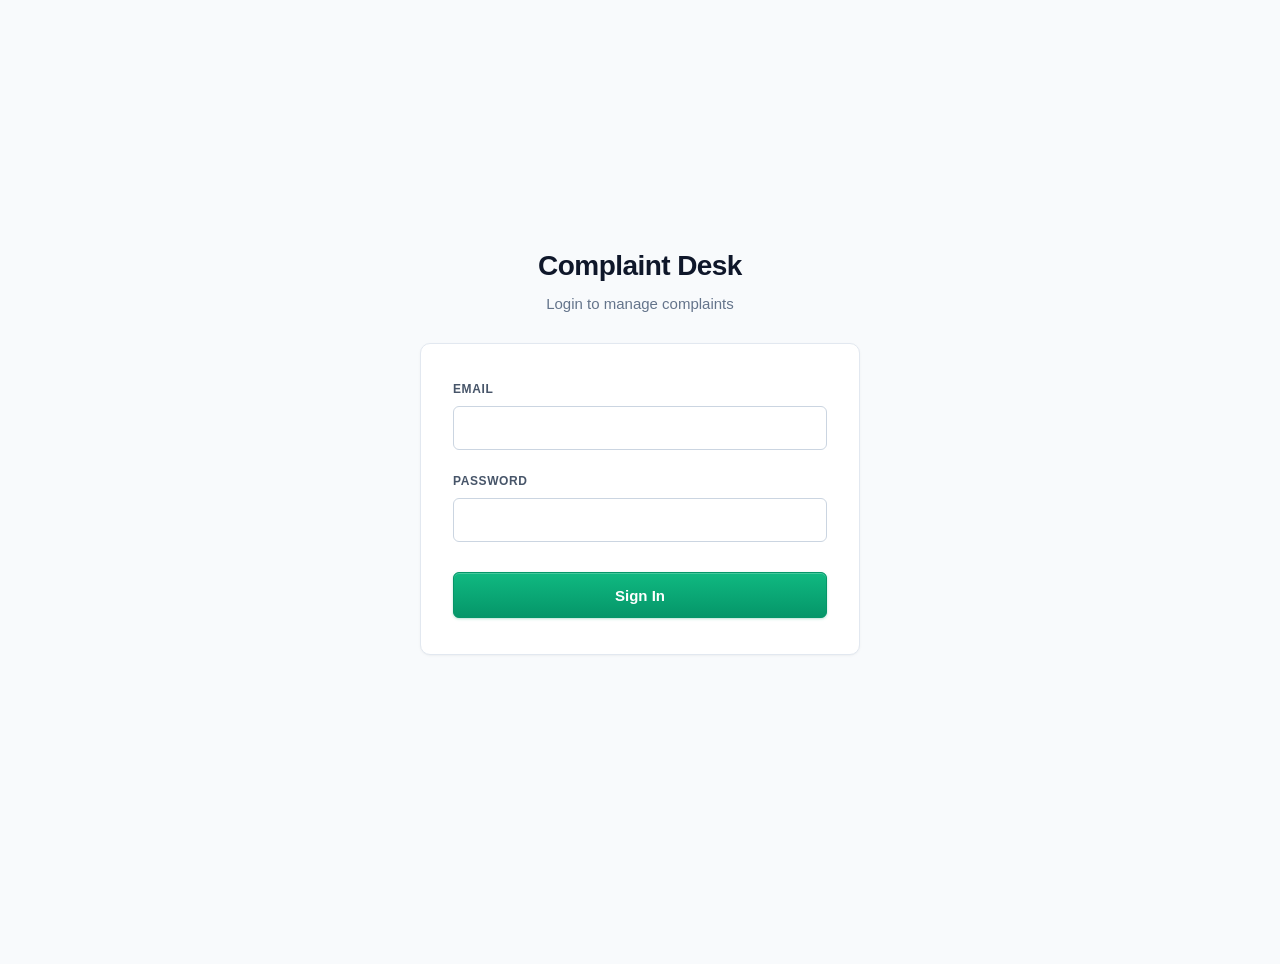
==== commit ac87ab7f: "Complete backend integration and final functional changes: profile editing, admin delete complaint, " ====
--- a/CollegeComplaintSystemJava/admin/complaint-details.html
+++ b/CollegeComplaintSystemJava/admin/complaint-details.html
@@ -214,7 +214,6 @@
                     <option value="IN PROGRESS">In Progress / Assigned</option>
                     <option value="RESOLVED">Resolved / Repaired</option>
                     <option value="CLOSED">Closed</option>
-                    <option value="REJECTED">Rejected / Invalid</option>
                   </select>
                 </div>
 
@@ -234,26 +233,26 @@
               </form>
             </section>
 
-            <!-- Send Response / Feedback Panel -->
-            <section class="section-card">
+            <!-- Delete Complaint Panel -->
+            <section class="section-card" style="border: 1px solid #fee2e2;">
               <div class="section-card-header">
-                <h2>Send Response to Student</h2>
-                <p style="font-size:12px; color:#64748b; margin-top:2px;">Post official message to ticket timeline</p>
-              </div>
-
-              <form id="adminResponseForm">
-                <div class="form-group" style="margin-bottom:18px;">
-                  <textarea id="responseText" class="form-textarea" placeholder="Type official response or inquiry to student..." required></textarea>
-                </div>
-
-                <button type="submit" class="btn-report-complaint" style="width:100%; justify-content:center; border:none; padding:12px; font-size:14px; font-weight:600;">
-                  <svg viewBox="0 0 24 24" width="16" height="16" fill="none" stroke="currentColor" stroke-width="2.5">
-                    <line x1="22" y1="2" x2="11" y2="13"></line>
-                    <polygon points="22 2 15 22 11 13 2 9 22 2"></polygon>
-                  </svg>
-                  <span>Send Response</span>
-                </button>
-              </form>
+                <h2 style="color:#b91c1c;">Delete Complaint</h2>
+                <p style="font-size:12px; color:#64748b; margin-top:2px;">Permanently remove this ticket and audit history</p>
+              </div>
+
+              <p style="font-size:13px; color:#64748b; line-height:1.5; margin-bottom:18px;">
+                Permanently delete this grievance record, including all chronological timeline entries and notifications. This action cannot be undone.
+              </p>
+
+              <button type="button" id="btnDeleteComplaint" class="btn" style="width:100%; justify-content:center; background:linear-gradient(180deg, #ef4444 0%, #dc2626 100%); color:#ffffff; border:1px solid #b91c1c; padding:12px; font-size:14px; font-weight:600; box-shadow:0 1px 3px rgba(220, 38, 38, 0.25);">
+                <svg viewBox="0 0 24 24" width="16" height="16" fill="none" stroke="currentColor" stroke-width="2">
+                  <polyline points="3 6 5 6 21 6"></polyline>
+                  <path d="M19 6v14a2 2 0 0 1-2 2H7a2 2 0 0 1-2-2V6m3 0V4a2 2 0 0 1 2-2h4a2 2 0 0 1 2 2v2"></path>
+                  <line x1="10" y1="11" x2="10" y2="17"></line>
+                  <line x1="14" y1="11" x2="14" y2="17"></line>
+                </svg>
+                <span>Delete Complaint</span>
+              </button>
             </section>
           </div>
         </div>
@@ -278,8 +277,21 @@
         return;
       }
 
-      function loadComplaintData() {
-        const complaint = ComplaintStore.getComplaintById(complaintId);
+      async function loadComplaintData() {
+        let complaint = null;
+        try {
+          complaint = await ComplaintStore.getComplaintById(complaintId);
+        } catch (err) {
+          document.getElementById("adminDetailsMain").innerHTML = `
+            <div class="section-card" style="text-align:center; padding:48px 24px;">
+              <h3 style="color:#ef4444;">Error Loading Ticket</h3>
+              <p style="color:#64748b; margin:10px 0 20px;">Could not retrieve ticket details from server.</p>
+              <a href="complaints.html" class="btn-report-complaint" style="display:inline-flex;">Back to Complaints</a>
+            </div>
+          `;
+          return null;
+        }
+
         if (!complaint) {
           document.getElementById("adminDetailsMain").innerHTML = `
             <div class="section-card" style="text-align:center; padding:48px 24px;">
@@ -298,8 +310,8 @@
         // Overview fields
         document.getElementById("adminFieldId").textContent = complaint.id;
         document.getElementById("adminFieldTitle").textContent = complaint.title;
-        document.getElementById("adminFieldStudentName").textContent = complaint.studentName || "Om Sharma";
-        document.getElementById("adminFieldStudentDept").textContent = complaint.studentDept || "Computer Science";
+        document.getElementById("adminFieldStudentName").textContent = complaint.studentName || "Student";
+        document.getElementById("adminFieldStudentDept").textContent = complaint.studentDept || "General";
         document.getElementById("adminFieldStudentEmail").textContent = complaint.submittedBy;
         document.getElementById("adminFieldCategory").textContent = complaint.category;
         document.getElementById("adminFieldLocation").textContent = complaint.location || "Campus Premises";
@@ -371,28 +383,48 @@
       }
 
       // Handle Status Update
-      document.getElementById("adminStatusForm").addEventListener("submit", function (e) {
+      document.getElementById("adminStatusForm").addEventListener("submit", async function (e) {
         e.preventDefault();
         const newStatus = document.getElementById("statusSelect").value;
         const remark = document.getElementById("statusRemark").value.trim();
-
-        ComplaintStore.updateComplaintStatus(complaintId, newStatus, remark);
-        document.getElementById("statusRemark").value = "";
-        loadComplaintData();
-        showSuccessAlert(`Complaint status updated to ${newStatus}. Student notified.`);
+        const submitBtn = this.querySelector("button[type='submit']");
+        if (submitBtn) submitBtn.disabled = true;
+
+        try {
+          await ComplaintStore.updateComplaintStatus(complaintId, newStatus, remark);
+          document.getElementById("statusRemark").value = "";
+          await loadComplaintData();
+          showSuccessAlert(`Complaint status updated to ${newStatus}. Student notified.`);
+        } catch (err) {
+          alert("Failed to update status: " + (err.message || "Server error"));
+        } finally {
+          if (submitBtn) submitBtn.disabled = false;
+        }
       });
 
-      // Handle Response
-      document.getElementById("adminResponseForm").addEventListener("submit", function (e) {
-        e.preventDefault();
-        const responseText = document.getElementById("responseText").value.trim();
-        if (!responseText) return;
-
-        ComplaintStore.addAdminResponse(complaintId, responseText);
-        document.getElementById("responseText").value = "";
-        loadComplaintData();
-        showSuccessAlert("Response message posted to complaint timeline and student notified.");
-      });
+      // Handle Delete Complaint
+      const deleteBtn = document.getElementById("btnDeleteComplaint");
+      if (deleteBtn) {
+        deleteBtn.addEventListener("click", async function () {
+          const confirmed = confirm(
+            "Are you sure you want to permanently delete complaint " + complaintId + "?\n\nThis action cannot be undone."
+          );
+          if (!confirmed) return;
+
+          deleteBtn.disabled = true;
+          deleteBtn.querySelector("span").textContent = "Deleting...";
+
+          try {
+            await ComplaintStore.deleteComplaint(complaintId);
+            alert("Complaint " + complaintId + " has been successfully deleted.");
+            window.location.href = "complaints.html";
+          } catch (err) {
+            alert("Failed to delete complaint: " + (err.message || "Server error"));
+            deleteBtn.disabled = false;
+            deleteBtn.querySelector("span").textContent = "Delete Complaint";
+          }
+        });
+      }
     });
   </script>
 </body>
